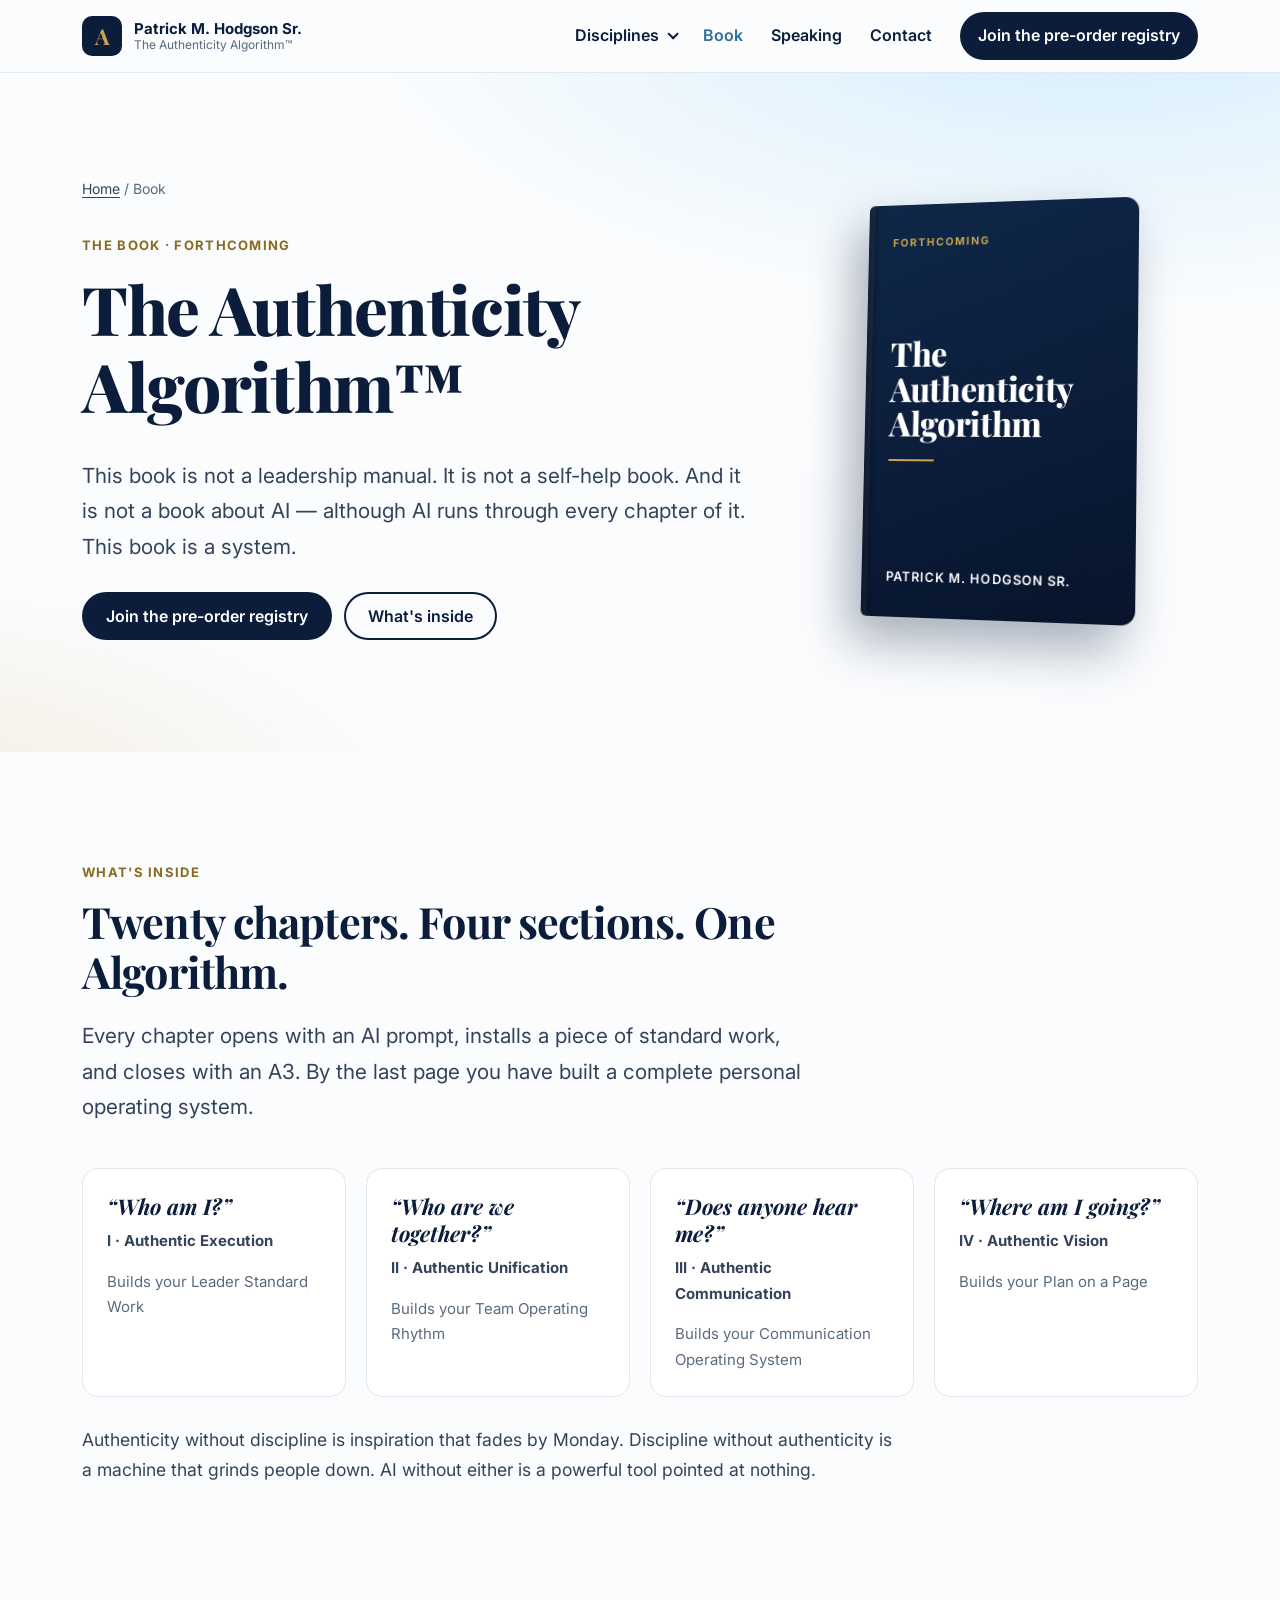
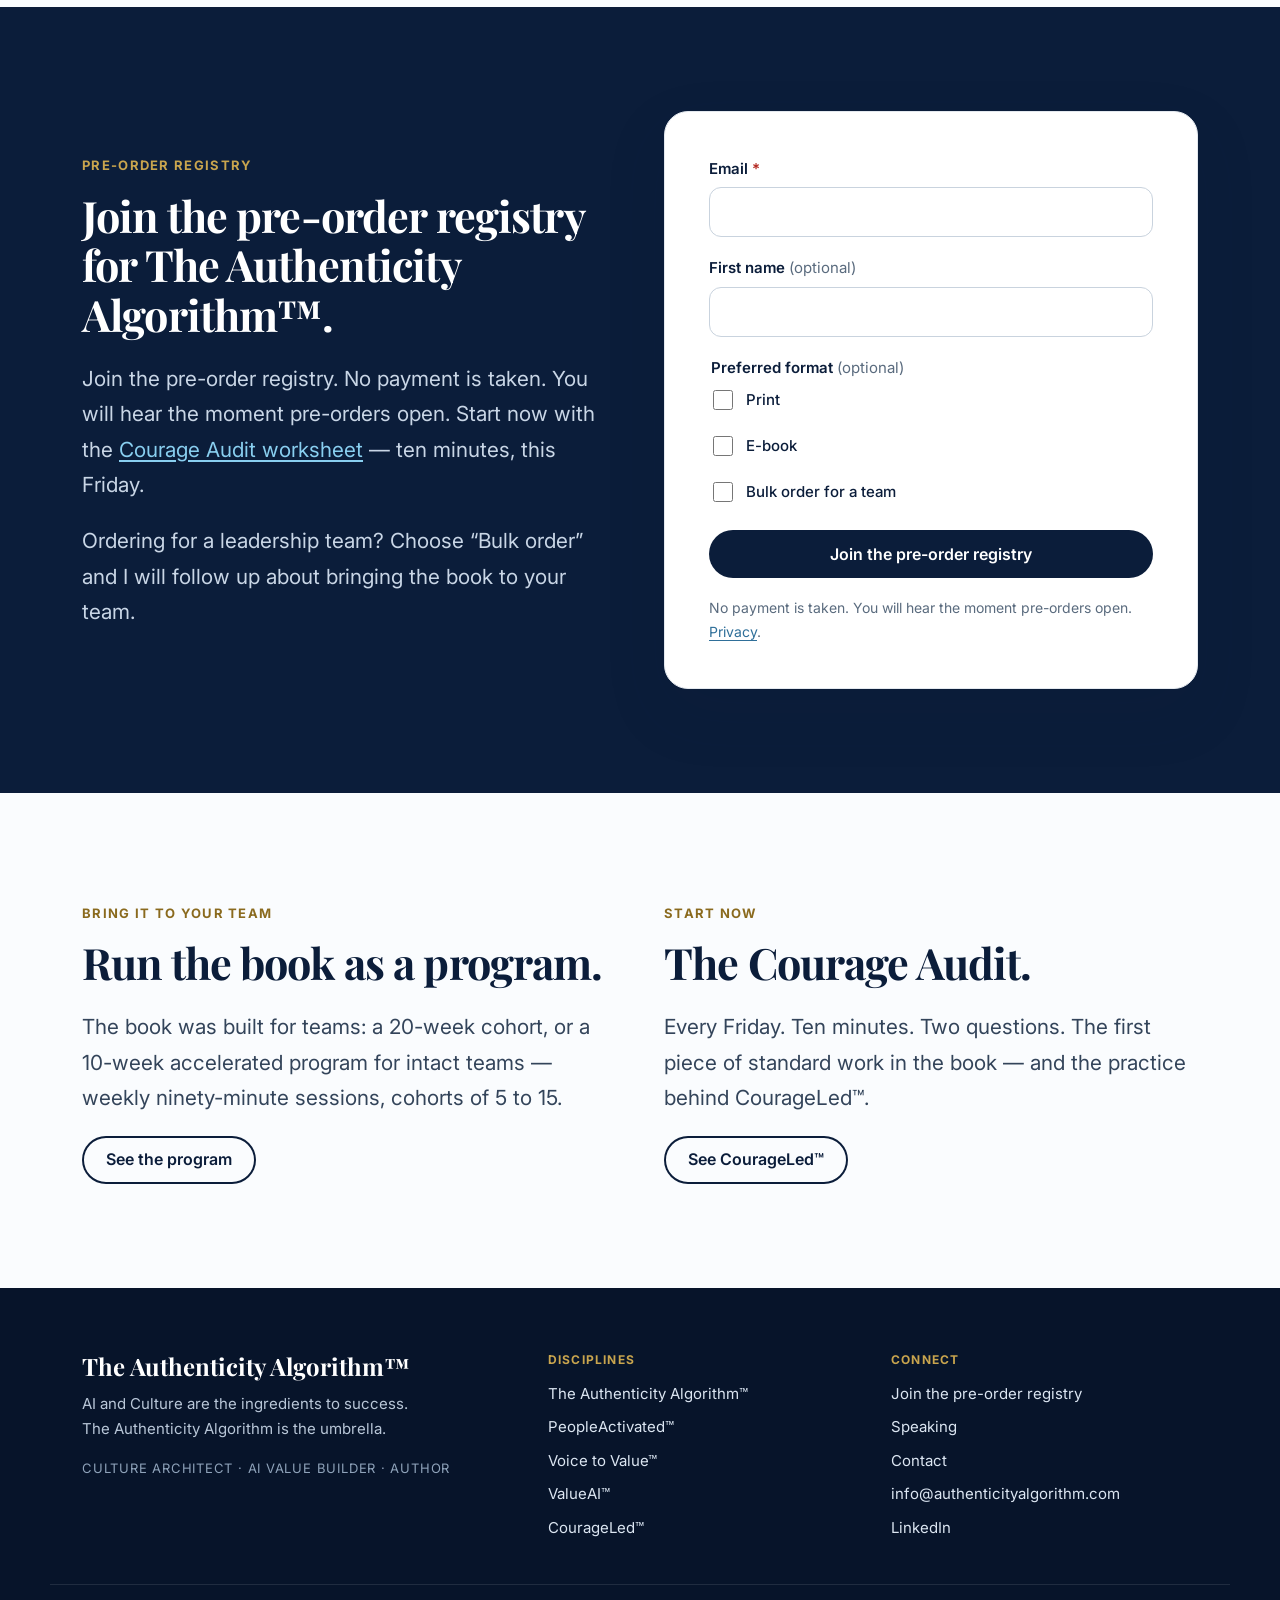
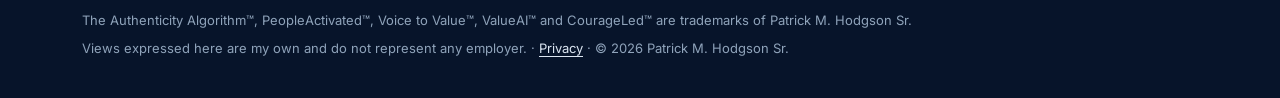
==== book/index.html @ 96646433 "Launch redesigned site: five discipline pages, book pre-order registry, speaking, contact, privacy B" ====
<!DOCTYPE html>
<html lang="en">
<head>
  <meta charset="UTF-8">
  <meta name="viewport" content="width=device-width, initial-scale=1.0">
  <title>The Book — Request a Pre-order — The Authenticity Algorithm™ | Patrick M. Hodgson Sr.</title>
  <meta name="description" content="The Authenticity Algorithm™ by Patrick M. Hodgson Sr. — a leader&#39;s operating system for the AI era. Join the pre-order registry and receive the Courage Audit worksheet.">
  <link rel="canonical" href="https://authenticityalgorithm.com/book/">
  
  <meta property="og:title" content="The Book — Request a Pre-order">
  <meta property="og:description" content="The Authenticity Algorithm™ by Patrick M. Hodgson Sr. — a leader&#39;s operating system for the AI era. Join the pre-order registry and receive the Courage Audit worksheet.">
  <meta property="og:url" content="https://authenticityalgorithm.com/book/">
  <meta property="og:type" content="website">
  <meta name="twitter:card" content="summary">
  <link rel="preconnect" href="https://fonts.googleapis.com">
  <link rel="preconnect" href="https://fonts.gstatic.com" crossorigin>
  <link href="https://fonts.googleapis.com/css2?family=Inter:wght@400;500;600;700&family=Playfair+Display:ital,wght@0,700;0,800;1,700&display=swap" rel="stylesheet">
  <link rel="stylesheet" href="/assets/site.css">
  <link rel="icon" href="data:image/svg+xml,<svg xmlns='http://www.w3.org/2000/svg' viewBox='0 0 64 64'><rect width='64' height='64' rx='14' fill='%230B1D3A'/><text x='32' y='43' font-family='Georgia,serif' font-size='30' font-weight='700' text-anchor='middle' fill='%23C9A54E'>A</text></svg>">
  <script type="application/ld+json">
  {"@context":"https://schema.org","@type":"Person","name":"Patrick M. Hodgson Sr.","jobTitle":"Director, SAP Digital Experience","description":"AI and Culture are the ingredients to success. Author of The Authenticity Algorithm.","url":"https://authenticityalgorithm.com","sameAs":["https://linkedin.com/in/phodgson"],"knowsAbout":["AI transformation","Culture transformation","Enterprise listening","Leadership development"]}
  </script>
</head>
<body class="">
  <a class="skip-link" href="#main">Skip to content</a>

  

  <header class="site-header">
    <nav class="nav container" aria-label="Primary">
      <a class="brand" href="/">
        <span class="brand-mark" aria-hidden="true">A</span>
        <span class="brand-text"><span class="brand-name">Patrick M. Hodgson Sr.</span><span class="brand-sub">The Authenticity Algorithm™</span></span>
      </a>
      <button class="nav-toggle" aria-expanded="false" aria-controls="nav-menu">
        <span class="sr-only">Menu</span><span class="nav-toggle-bar" aria-hidden="true"></span>
      </button>
      <ul class="nav-menu" id="nav-menu">
        <li class="has-sub">
          <details class="nav-details">
            <summary>Disciplines</summary>
            <ul class="sub-menu">
              <li><a href="/disciplines/"><strong>Overview</strong><span>All five disciplines</span></a></li>
              
              <li><a href="/disciplines/the-authenticity-algorithm/" style="--dot: #C9A54E"><strong>The Authenticity Algorithm™</strong><span>Leadership coaching, training and workshops</span></a></li>
              
              <li><a href="/disciplines/peopleactivated/" style="--dot: #4EA5C9"><strong>PeopleActivated™</strong><span>Culture transformation engagements</span></a></li>
              
              <li><a href="/disciplines/voice-to-value/" style="--dot: #5EC989"><strong>Voice to Value™</strong><span>Enterprise listening advisory</span></a></li>
              
              <li><a href="/disciplines/valueai/" style="--dot: #8A6ECF"><strong>ValueAI™</strong><span>AI value advisory</span></a></li>
              
              <li><a href="/disciplines/courageled/" style="--dot: #CF6E6E"><strong>CourageLed™</strong><span>Leadership development program</span></a></li>
              
            </ul>
          </details>
        </li>
        <li><a href="/book/" aria-current="page">Book</a></li>
        <li><a href="/speaking/">Speaking</a></li>
        <li><a href="/contact/">Contact</a></li>
        <li><a class="btn btn-small" href="/book/#registry">Join the pre-order registry</a></li>
      </ul>
    </nav>
  </header>

  <main id="main">
    
<section class="hero">
  <div class="container hero-grid">
    <div>
      <p class="breadcrumb"><a href="/">Home</a> / Book</p>
      <span class="eyebrow">The book · Forthcoming</span>
      <h1>The Authenticity Algorithm™</h1>
      <p class="lead">This book is not a leadership manual. It is not a self-help book. And it is not a book about AI — although AI runs through every chapter of it. This book is a system.</p>
      <div class="btn-row"><a class="btn" href="#registry">Join the pre-order registry</a><a class="btn btn-ghost" href="#inside">What's inside</a></div>
    </div>
    <div class="book" aria-hidden="true">
      <div class="book-cover">
        <span class="bc-top">Forthcoming</span>
        <div><div class="bc-title">The Authenticity Algorithm</div><div class="bc-rule"></div></div>
        <span class="bc-author">Patrick M. Hodgson Sr.</span>
      </div>
    </div>
  </div>
</section>

<section class="section" id="inside">
  <div class="container">
    <div class="section-head">
      <span class="eyebrow">What's inside</span>
      <h2>Twenty chapters. Four sections. One Algorithm.</h2>
      <p class="lead">Every chapter opens with an AI prompt, installs a piece of standard work, and closes with an A3. By the last page you have built a complete personal operating system.</p>
    </div>
    <div class="grid grid-4">
      <div class="stage reveal"><p class="q">“Who am I?”</p><p class="n">I · Authentic Execution</p><p class="b">Builds your Leader Standard Work</p></div>
      <div class="stage reveal"><p class="q">“Who are we together?”</p><p class="n">II · Authentic Unification</p><p class="b">Builds your Team Operating Rhythm</p></div>
      <div class="stage reveal"><p class="q">“Does anyone hear me?”</p><p class="n">III · Authentic Communication</p><p class="b">Builds your Communication Operating System</p></div>
      <div class="stage reveal"><p class="q">“Where am I going?”</p><p class="n">IV · Authentic Vision</p><p class="b">Builds your Plan on a Page</p></div>
    </div>
    <p class="model-close">Authenticity without discipline is inspiration that fades by Monday. Discipline without authenticity is a machine that grinds people down. AI without either is a powerful tool pointed at nothing.</p>
  </div>
</section>

<section class="section section-navy" id="registry">
  <div class="container grid grid-2" style="gap:48px; align-items:center">
    <div>
      <span class="eyebrow">Pre-order registry</span>
      <h2>Join the pre-order registry for The Authenticity Algorithm™.</h2>
      <p class="lead" style="color:#C9D6E6">Join the pre-order registry. No payment is taken. You will hear the moment pre-orders open. Start now with the <a href="/book/courage-audit/">Courage Audit worksheet</a> — ten minutes, this Friday.</p>
      <p class="lead" style="color:#C9D6E6">Ordering for a leadership team? Choose “Bulk order” and I will follow up about bringing the book to your team.</p>
    </div>
    <div class="registry-card">
<form class="form registry-form" action="https://formspree.io/f/xnjgywbg" method="post">
  <input type="hidden" name="_subject" value="Pre-order registry — authenticityalgorithm.com">
  <div class="form-row">
    <label for="reg-email">Email <span class="req" aria-hidden="true">*</span></label>
    <input id="reg-email" type="email" name="email_address" autocomplete="email" required>
  </div>
  
  <div class="form-row">
    <label for="reg-name">First name <span class="opt">(optional)</span></label>
    <input id="reg-name" type="text" name="fields[first_name]" autocomplete="given-name">
  </div>
  <fieldset class="form-row">
    <legend>Preferred format <span class="opt">(optional)</span></legend>
    <label class="check"><input type="checkbox" name="fields[format_print]" value="yes"> Print</label>
    <label class="check"><input type="checkbox" name="fields[format_ebook]" value="yes"> E-book</label>
    <label class="check"><input type="checkbox" name="fields[format_bulk]" value="yes"> Bulk order for a team</label>
  </fieldset>
  
  <button class="btn" type="submit">Join the pre-order registry</button>
  <p class="form-note">No payment is taken. You will hear the moment pre-orders open. <a href="/privacy/">Privacy</a>.</p>
</form>
</div>
  </div>
</section>

<section class="section">
  <div class="container grid grid-2" style="gap:48px">
    <div>
      <span class="eyebrow">Bring it to your team</span>
      <h2>Run the book as a program.</h2>
      <p class="lead">The book was built for teams: a 20-week cohort, or a 10-week accelerated program for intact teams — weekly ninety-minute sessions, cohorts of 5 to 15.</p>
      <a class="btn btn-ghost" href="/disciplines/the-authenticity-algorithm/">See the program</a>
    </div>
    <div>
      <span class="eyebrow">Start now</span>
      <h2>The Courage Audit.</h2>
      <p class="lead">Every Friday. Ten minutes. Two questions. The first piece of standard work in the book — and the practice behind CourageLed™.</p>
      <a class="btn btn-ghost" href="/disciplines/courageled/">See CourageLed™</a>
    </div>
  </div>
</section>

  </main>

  <footer class="site-footer">
    <div class="container footer-grid">
      <div>
        <p class="footer-brand">The Authenticity Algorithm™</p>
        <p class="footer-thesis">AI and Culture are the ingredients to success.<br>The Authenticity Algorithm is the umbrella.</p>
        <p class="footer-stack">Culture Architect · AI Value Builder · Author</p>
      </div>
      <div>
        <p class="footer-head">Disciplines</p>
        <ul><li><a href="/disciplines/the-authenticity-algorithm/">The Authenticity Algorithm™</a></li><li><a href="/disciplines/peopleactivated/">PeopleActivated™</a></li><li><a href="/disciplines/voice-to-value/">Voice to Value™</a></li><li><a href="/disciplines/valueai/">ValueAI™</a></li><li><a href="/disciplines/courageled/">CourageLed™</a></li></ul>
      </div>
      <div>
        <p class="footer-head">Connect</p>
        <ul>
          <li><a href="/book/#registry">Join the pre-order registry</a></li>
          <li><a href="/speaking/">Speaking</a></li>
          <li><a href="/contact/">Contact</a></li>
          <li><a href="mailto:info@authenticityalgorithm.com">info@authenticityalgorithm.com</a></li>
          <li><a href="https://linkedin.com/in/phodgson" rel="noopener">LinkedIn</a></li>
        </ul>
      </div>
    </div>
    <div class="container footer-legal">
      <p>The Authenticity Algorithm™, PeopleActivated™, Voice to Value™, ValueAI™ and CourageLed™ are trademarks of Patrick M. Hodgson Sr.</p>
      <p>Views expressed here are my own and do not represent any employer. · <a href="/privacy/">Privacy</a> · © 2026 Patrick M. Hodgson Sr.</p>
    </div>
  </footer>
  <script src="/assets/site.js" defer></script>
</body>
</html>
---- assets/site.css ----
/* The Authenticity Algorithm — site styles. Mobile-first, Pacific Palette, bright by default. */
:root {
  --navy: #0B1D3A;
  --ink: #0B1D3A;
  --ink-2: #33445A;
  --ink-3: #5A6B7E;
  --gold: #C9A54E;
  --gold-text: #8A6A1E;
  --sand: #F8F2E8;
  --morning: #FAFCFE;
  --sky: #EAF5FC;
  --sky-wash: #D4EDFC;
  --pacific: #89CFF0;
  --teal: #2F6F99;
  --line: #E3E8EE;
  --white: #FFFFFF;
  --mark: #C9A54E;
  --radius: 16px;
  --radius-lg: 24px;
  --shadow: 0 10px 30px rgba(11, 29, 58, 0.08);
  --shadow-lg: 0 24px 60px rgba(11, 29, 58, 0.14);
  --font-display: "Playfair Display", Georgia, serif;
  --font-body: "Inter", -apple-system, BlinkMacSystemFont, "Segoe UI", sans-serif;
  --ease: cubic-bezier(0.16, 1, 0.3, 1);
  --gutter: 16px;
}
@media (min-width: 720px) { :root { --gutter: 32px; } }

*, *::before, *::after { box-sizing: border-box; }
html { scroll-behavior: smooth; -webkit-text-size-adjust: 100%; }
body { margin: 0; font-family: var(--font-body); font-size: 18px; line-height: 1.7; color: var(--ink); background: var(--morning); -webkit-font-smoothing: antialiased; }
img { max-width: 100%; display: block; }
a { color: var(--teal); text-underline-offset: 3px; }
a:hover { color: var(--navy); }
:focus-visible { outline: 3px solid var(--teal); outline-offset: 3px; border-radius: 4px; }
h1, h2, h3 { font-family: var(--font-display); line-height: 1.15; letter-spacing: -0.02em; margin: 0 0 0.5em; color: var(--navy); }
h1 { font-size: clamp(2.3rem, 6vw, 4.2rem); font-weight: 800; }
h2 { font-size: clamp(1.8rem, 4vw, 2.7rem); font-weight: 700; }
h3 { font-size: clamp(1.25rem, 2.4vw, 1.55rem); font-weight: 700; }
p { margin: 0 0 1em; }
.container { width: 100%; max-width: 1180px; margin: 0 auto; padding: 0 var(--gutter); }
.narrow { max-width: 760px; }
.sr-only { position: absolute; width: 1px; height: 1px; overflow: hidden; clip: rect(0 0 0 0); white-space: nowrap; }
.skip-link { position: absolute; left: 12px; top: -60px; background: var(--navy); color: #fff; padding: 10px 16px; border-radius: 8px; z-index: 100; }
.skip-link:focus { top: 12px; }

/* Preview */
.preview-bar { background: #FFF6DB; color: #5B4410; font-size: 14px; line-height: 1.5; padding: 10px var(--gutter); text-align: center; border-bottom: 1px solid #EBD9A3; }
.draft-tag { display: inline-block; vertical-align: middle; font: 700 10px/1 var(--font-body); letter-spacing: 0.08em; text-transform: uppercase; color: #6B4E0E; background: #FCE9B2; border: 1px dashed #C9A54E; border-radius: 999px; padding: 4px 8px; margin: 0 6px; }

/* Buttons */
.btn { display: inline-flex; align-items: center; justify-content: center; gap: 8px; min-height: 48px; padding: 12px 24px; border: 0; border-radius: 999px; background: var(--navy); color: #fff; font: 600 16px/1.2 var(--font-body); text-decoration: none; cursor: pointer; transition: transform .25s var(--ease), box-shadow .25s var(--ease), background .25s; }
.btn:hover { color: #fff; transform: translateY(-2px); box-shadow: var(--shadow); background: #13305C; }
.btn[disabled] { background: #9AA6B4; cursor: not-allowed; transform: none; box-shadow: none; }
.btn-ghost { background: transparent; color: var(--navy); box-shadow: inset 0 0 0 2px var(--navy); }
.btn-ghost:hover { background: var(--navy); color: #fff; }
.btn-small { min-height: 44px; padding: 10px 18px; font-size: 15px; }
.btn-row { display: flex; flex-wrap: wrap; gap: 12px; margin-top: 28px; }

/* Header / nav */
.site-header { position: sticky; top: env(safe-area-inset-top, 0px); z-index: 50; background: rgba(250, 252, 254, 0.92); backdrop-filter: blur(12px); border-bottom: 1px solid var(--line); }
.nav { display: flex; align-items: center; justify-content: space-between; min-height: 72px; gap: 16px; }
.brand { display: flex; align-items: center; gap: 12px; text-decoration: none; color: var(--navy); }
.brand-mark { width: 40px; height: 40px; border-radius: 10px; background: var(--navy); color: var(--gold); display: grid; place-items: center; font: 700 22px/1 var(--font-display); flex: none; }
.brand-text { display: flex; flex-direction: column; line-height: 1.2; }
.brand-name { font-weight: 700; font-size: 15px; }
.brand-sub { font-size: 12px; color: var(--ink-3); }
.nav-toggle { display: inline-grid; place-items: center; width: 48px; height: 48px; border: 0; background: transparent; cursor: pointer; }
.nav-toggle-bar, .nav-toggle-bar::before, .nav-toggle-bar::after { display: block; width: 22px; height: 2px; background: var(--navy); position: relative; transition: transform .3s var(--ease); }
.nav-toggle-bar::before, .nav-toggle-bar::after { content: ""; position: absolute; left: 0; }
.nav-toggle-bar::before { top: -7px; } .nav-toggle-bar::after { top: 7px; }
.nav-toggle[aria-expanded="true"] .nav-toggle-bar { background: transparent; }
.nav-toggle[aria-expanded="true"] .nav-toggle-bar::before { transform: translateY(7px) rotate(45deg); }
.nav-toggle[aria-expanded="true"] .nav-toggle-bar::after { transform: translateY(-7px) rotate(-45deg); }
.nav-menu { list-style: none; margin: 0; padding: 12px var(--gutter) 24px; display: none; position: absolute; left: 0; right: 0; top: 100%; background: var(--morning); border-bottom: 1px solid var(--line); box-shadow: var(--shadow); max-height: calc(100vh - 72px); overflow-y: auto; }
.nav-menu.is-open { display: block; }
.nav-menu > li > a, .nav-details > summary { display: flex; align-items: center; min-height: 48px; color: var(--navy); font-weight: 600; font-size: 16px; text-decoration: none; cursor: pointer; }
.nav-menu > li > a[aria-current="page"], .nav-details > summary[aria-current] { color: var(--teal); }
.nav-menu > li > .btn { margin-top: 12px; color: #fff; }
.nav-details > summary { list-style: none; }
.nav-details > summary::-webkit-details-marker { display: none; }
.nav-details > summary::after { content: ""; width: 8px; height: 8px; margin-left: 8px; border-right: 2px solid currentColor; border-bottom: 2px solid currentColor; transform: rotate(45deg) translateY(-3px); transition: transform .2s; }
.nav-details[open] > summary::after { transform: rotate(-135deg) translateY(-2px); }
.sub-menu { list-style: none; margin: 0 0 8px; padding: 0 0 0 4px; }
.sub-menu a { display: block; padding: 10px 12px 10px 20px; border-radius: 10px; text-decoration: none; color: var(--navy); position: relative; }
.sub-menu a::before { content: ""; position: absolute; left: 6px; top: 18px; width: 8px; height: 8px; border-radius: 50%; background: var(--dot, var(--navy)); }
.sub-menu a strong { display: block; font-size: 15px; }
.sub-menu a span { display: block; font-size: 13px; color: var(--ink-3); }
.sub-menu a:hover, .sub-menu a[aria-current="page"] { background: var(--sky); }
@media (min-width: 1000px) {
  .nav-toggle { display: none; }
  .nav-menu { display: flex; position: static; padding: 0; background: none; border: 0; box-shadow: none; align-items: center; gap: 28px; max-height: none; overflow: visible; }
  .nav-menu > li > .btn { margin: 0; }
  .has-sub { position: relative; }
  .sub-menu { position: absolute; top: calc(100% + 10px); left: -16px; width: 340px; background: #fff; border: 1px solid var(--line); border-radius: var(--radius); box-shadow: var(--shadow-lg); padding: 10px; }
}

/* Sections */
.section { padding: 72px 0; }
@media (min-width: 900px) { .section { padding: 104px 0; } }
.section-sky { background: var(--sky); }
.section-sand { background: var(--sand); }
.section-navy { background: var(--navy); color: #E8EEF6; }
.section-navy h2, .section-navy h3 { color: #fff; }
.eyebrow { display: inline-block; font: 700 13px/1.4 var(--font-body); letter-spacing: 0.1em; text-transform: uppercase; color: var(--gold-text); margin-bottom: 16px; }
.section-navy .eyebrow { color: var(--gold); }
.lead { font-size: clamp(1.1rem, 2vw, 1.3rem); color: var(--ink-2); max-width: 720px; }
.section-head { max-width: 760px; margin-bottom: 44px; }

/* Hero */
.hero { padding: 64px 0 72px; background: radial-gradient(1200px 500px at 85% -10%, var(--sky-wash), transparent 60%), radial-gradient(900px 400px at -10% 110%, #F4ECDD, transparent 60%), var(--morning); overflow: hidden; }
@media (min-width: 900px) { .hero { padding: 104px 0 112px; } }
.hero-grid { display: grid; gap: 48px; align-items: center; }
@media (min-width: 960px) { .hero-grid { grid-template-columns: 1.25fr 0.75fr; } }
.hero h1 em { font-style: italic; color: var(--gold-text); }
.hero-stack { list-style: none; padding: 0; margin: 24px 0 0; display: flex; flex-wrap: wrap; gap: 8px; }
.hero-stack li { font: 600 13px/1 var(--font-body); letter-spacing: 0.06em; text-transform: uppercase; color: var(--ink-2); background: #fff; border: 1px solid var(--line); border-radius: 999px; padding: 10px 14px; }

/* Book visual (CSS cover) */
.book { perspective: 1400px; display: grid; place-items: center; }
.book-cover { width: min(280px, 72vw); aspect-ratio: 2 / 3; border-radius: 6px 14px 14px 6px; background: linear-gradient(160deg, #0F2748 0%, var(--navy) 55%, #07142A 100%); color: #fff; padding: 32px 26px; display: flex; flex-direction: column; justify-content: space-between; box-shadow: -14px 24px 50px rgba(11, 29, 58, 0.35), inset 6px 0 0 rgba(255,255,255,0.06); transform: rotateY(-14deg) rotateX(4deg); position: relative; }
.book-cover::before { content: ""; position: absolute; left: 0; top: 0; bottom: 0; width: 14px; background: linear-gradient(90deg, rgba(0,0,0,0.35), transparent); border-radius: 6px 0 0 6px; }
.book-cover .bc-top { font: 700 11px/1.4 var(--font-body); letter-spacing: 0.18em; text-transform: uppercase; color: var(--gold); }
.book-cover .bc-title { font: 800 34px/1.05 var(--font-display); letter-spacing: -0.01em; }
.book-cover .bc-sub { font-size: 13px; line-height: 1.5; color: #BFD0E4; margin-top: 12px; }
.book-cover .bc-rule { width: 48px; height: 2px; background: var(--gold); margin: 18px 0; }
.book-cover .bc-author { font: 600 13px/1.4 var(--font-body); letter-spacing: 0.08em; text-transform: uppercase; }

/* Cards / grids */
.grid { display: grid; gap: 20px; }
@media (min-width: 720px) { .grid-2 { grid-template-columns: repeat(2, 1fr); } .grid-3 { grid-template-columns: repeat(2, 1fr); } }
@media (min-width: 1040px) { .grid-3 { grid-template-columns: repeat(3, 1fr); } .grid-4 { grid-template-columns: repeat(4, 1fr); } }
@media (min-width: 720px) and (max-width: 1039px) { .grid-4 { grid-template-columns: repeat(2, 1fr); } }
.card { background: #fff; border: 1px solid var(--line); border-radius: var(--radius); padding: 28px; box-shadow: 0 1px 0 rgba(11,29,58,0.02); }
.card h3 { margin-bottom: 10px; }
.card p:last-child { margin-bottom: 0; }
.card-link { display: flex; flex-direction: column; text-decoration: none; color: inherit; transition: transform .3s var(--ease), box-shadow .3s var(--ease), border-color .3s; border-top: 4px solid var(--c, var(--gold)); }
.card-link:hover { transform: translateY(-4px); box-shadow: var(--shadow-lg); color: inherit; }
.card-link .card-layer { font: 700 12px/1.4 var(--font-body); letter-spacing: 0.1em; text-transform: uppercase; color: var(--ink-3); }
.card-link .card-service { color: var(--ink-2); font-weight: 600; }
.card-link .card-more { margin-top: auto; padding-top: 16px; font-weight: 600; color: var(--teal); }
.card-link .card-tagline { font-family: var(--font-display); font-style: italic; color: var(--ink-2); }

/* Mark pages */
.mark-hero { padding: 56px 0 64px; background: linear-gradient(180deg, color-mix(in srgb, var(--mark) 14%, var(--morning)) 0%, var(--morning) 100%); border-bottom: 1px solid var(--line); }
@media (min-width: 900px) { .mark-hero { padding: 88px 0 96px; } }
.breadcrumb { font-size: 14px; margin-bottom: 28px; color: var(--ink-3); }
.breadcrumb a { color: var(--ink-2); }
.mark-name { display: inline-flex; align-items: center; gap: 10px; font: 700 14px/1.4 var(--font-body); letter-spacing: 0.08em; text-transform: uppercase; color: var(--navy); margin-bottom: 18px; }
.mark-name::before { content: ""; width: 14px; height: 14px; border-radius: 50%; background: var(--mark); }
.mark-hero h1 { max-width: 900px; }
.mark-hero .hook { font-family: var(--font-display); font-style: italic; font-size: clamp(1.15rem, 2.2vw, 1.4rem); color: var(--ink-2); max-width: 760px; }
.pullquote { font-family: var(--font-display); font-size: clamp(1.4rem, 3vw, 2rem); line-height: 1.35; color: var(--navy); border-left: 4px solid var(--mark); padding-left: 24px; margin: 0 0 24px; max-width: 900px; }
.model { counter-reset: step; }
.model-part { position: relative; background: #fff; border: 1px solid var(--line); border-radius: var(--radius); padding: 28px 28px 28px 28px; border-top: 4px solid var(--mark); }
.model-steps .model-part::before { counter-increment: step; content: counter(step, decimal-leading-zero); display: block; font: 800 34px/1 var(--font-display); color: var(--mark); margin-bottom: 14px; }
.model-close { margin-top: 28px; font-size: 1.1rem; color: var(--ink-2); max-width: 820px; }
.channels { display: grid; gap: 14px; grid-template-columns: 1fr; }
@media (min-width: 600px) { .channels { grid-template-columns: repeat(2, 1fr); } }
@media (min-width: 900px) { .channels { grid-template-columns: repeat(4, 1fr); } }
.channel { background: #fff; border-radius: var(--radius); padding: 22px; border: 1px solid var(--line); }
.channel strong { display: block; font-family: var(--font-display); font-size: 1.3rem; color: var(--navy); }
.cycle { display: grid; gap: 14px; margin-top: 36px; }
@media (min-width: 900px) { .cycle { grid-template-columns: repeat(4, 1fr); } }
.cycle-step { background: var(--navy); color: #E8EEF6; border-radius: var(--radius); padding: 22px; position: relative; }
.cycle-step strong { display: block; color: #fff; font: 700 1.25rem/1.2 var(--font-display); margin-bottom: 6px; }
@media (min-width: 900px) { .cycle-step:not(:last-child)::after { content: "→"; position: absolute; right: -14px; top: 50%; transform: translateY(-50%); color: var(--mark); font-size: 22px; z-index: 1; } }
.questions .model-part h3 { font-size: clamp(1.3rem, 2.8vw, 1.8rem); }
.stage { background: #fff; border: 1px solid var(--line); border-radius: var(--radius); padding: 24px; }
.stage .q { font: italic 700 1.35rem/1.25 var(--font-display); color: var(--navy); margin-bottom: 8px; }
.stage .n { font-weight: 700; font-size: 15px; color: var(--ink-2); }
.stage .b { font-size: 15px; color: var(--ink-3); margin: 6px 0 0; }
.offering { display: flex; flex-direction: column; }
.offering .aud { margin-top: auto; padding-top: 14px; font-size: 14px; color: var(--ink-3); border-top: 1px dashed var(--line); }
.offering .scope { font: 700 12px/1.4 var(--font-body); letter-spacing: 0.08em; text-transform: uppercase; color: var(--gold-text); }
.stat { font: 800 clamp(2.4rem, 6vw, 3.6rem)/1 var(--font-display); color: var(--navy); }
.proof { display: grid; gap: 24px; align-items: center; }
@media (min-width: 900px) { .proof { grid-template-columns: auto 1fr; gap: 48px; } }
.faq details { background: #fff; border: 1px solid var(--line); border-radius: 12px; padding: 0 22px; margin-bottom: 12px; }
.faq summary { cursor: pointer; font-weight: 600; min-height: 56px; display: flex; align-items: center; }
.faq details p { padding-bottom: 18px; margin: 0; color: var(--ink-2); }
.cta-band { background: var(--navy); color: #E8EEF6; border-radius: var(--radius-lg); padding: clamp(32px, 6vw, 64px); display: grid; gap: 28px; align-items: center; }
@media (min-width: 900px) { .cta-band { grid-template-columns: 1.2fr 1fr; } }
.cta-band h2 { color: #fff; }
.cta-band .btn { background: var(--gold); color: var(--navy); }
.cta-band .btn:hover { background: #D8B868; color: var(--navy); }
.cta-band .btn-ghost { background: transparent; color: #fff; box-shadow: inset 0 0 0 2px rgba(255,255,255,0.6); }
.cta-band .btn-ghost:hover { background: #fff; color: var(--navy); }
.mark-nav { display: grid; gap: 12px; }
@media (min-width: 720px) { .mark-nav { grid-template-columns: 1fr 1fr; } }
.mark-nav a { display: block; padding: 20px 24px; border: 1px solid var(--line); border-radius: var(--radius); background: #fff; text-decoration: none; color: var(--navy); }
.mark-nav a span { display: block; font-size: 13px; color: var(--ink-3); text-transform: uppercase; letter-spacing: 0.08em; }
.mark-nav a strong { font-family: var(--font-display); font-size: 1.25rem; }
.mark-nav a.next { text-align: right; }

/* Forms */
.form { display: grid; gap: 18px; }
.form-grid { display: grid; gap: 18px; }
@media (min-width: 720px) { .form-grid { grid-template-columns: 1fr 1fr; } }
.form-row { display: grid; gap: 6px; border: 0; padding: 0; margin: 0; }
.form label, .form legend { font-weight: 600; font-size: 15px; color: var(--navy); }
.form .opt { font-weight: 400; color: var(--ink-3); }
.form .req { color: #B3261E; }
.form input[type="email"], .form input[type="text"], .form input:not([type]), .form select, .form textarea { width: 100%; min-height: 50px; padding: 12px 14px; font: 400 16px/1.4 var(--font-body); color: var(--ink); background: #fff; border: 1.5px solid #C9D3DE; border-radius: 12px; transition: border-color .2s, box-shadow .2s; }
.form textarea { min-height: 140px; resize: vertical; }
.form input:focus, .form select:focus, .form textarea:focus { outline: none; border-color: var(--teal); box-shadow: 0 0 0 4px rgba(47, 111, 153, 0.18); }
.form .check { display: flex; align-items: center; gap: 10px; font-weight: 500; min-height: 40px; }
.form .check input { width: 20px; height: 20px; accent-color: var(--navy); }
.form-note { font-size: 14px; color: var(--ink-3); margin: 0; }
.form-warning { font-size: 14px; margin: 0; color: #7A4D00; background: #FFF4D6; border: 1px solid #EFD48A; border-radius: 10px; padding: 10px 12px; }
.section-navy .form-note { color: #B9C7D8; }
.inline-form { grid-template-columns: 1fr; }
@media (min-width: 600px) { .inline-form { grid-template-columns: 1fr auto; } .inline-form .form-warning { grid-column: 1 / -1; } }
.registry-card { background: #fff; border-radius: var(--radius-lg); padding: clamp(24px, 5vw, 44px); box-shadow: var(--shadow-lg); border: 1px solid var(--line); color: var(--ink); }

/* Footer */
.site-footer { background: #07142A; color: #B9C7D8; padding: 64px 0 32px; font-size: 15px; }
.site-footer a { color: #DCE6F2; text-decoration: none; }
.site-footer a:hover { color: #fff; text-decoration: underline; }
.footer-grid { display: grid; gap: 36px; }
@media (min-width: 900px) { .footer-grid { grid-template-columns: 1.4fr 1fr 1fr; } }
.footer-grid ul { list-style: none; margin: 0; padding: 0; display: grid; gap: 8px; }
.footer-brand { font: 700 1.5rem/1.2 var(--font-display); color: #fff; margin-bottom: 10px; }
.footer-head { font: 700 12px/1.4 var(--font-body); letter-spacing: 0.1em; text-transform: uppercase; color: var(--gold); }
.footer-stack { font-size: 13px; letter-spacing: 0.06em; text-transform: uppercase; color: #8FA3BA; }
.footer-legal { margin-top: 44px; padding-top: 24px; border-top: 1px solid rgba(255,255,255,0.1); font-size: 13px; color: #8FA3BA; }
.footer-legal p { margin: 0 0 6px; }

/* Prose pages */
.prose h2 { font-size: 1.6rem; margin-top: 1.8em; }
.prose ul { padding-left: 1.2em; }
.prose li { margin-bottom: 0.4em; }

/* Reveal motion (progressive enhancement) */
@media (prefers-reduced-motion: reduce) {
  html { scroll-behavior: auto; }
  .book-cover { transform: none; }
  *, *::before, *::after { transition-duration: 0.01ms !important; animation-duration: 0.01ms !important; }
}
@media print { .site-header, .site-footer, .preview-bar, .btn { display: none !important; } body { background: #fff; } }
.h1-service { display: block; font-size: 0.55em; font-weight: 700; color: var(--ink-2); margin-top: 0.2em; letter-spacing: -0.01em; }

/* Accessibility fixes from axe (contrast on navy; inline links underlined) */
.cta-band .eyebrow, .card-navy .eyebrow { color: var(--gold); }
.card-navy { background: var(--navy); color: #E8EEF6; border-color: var(--navy); }
.card-navy h3 { color: #fff; }
.registry-card .form-note { color: var(--ink-3); }
.form-note a, .footer-legal a, .prose a, .lead a { text-decoration: underline; }
.section-navy .lead a { color: var(--pacific); }
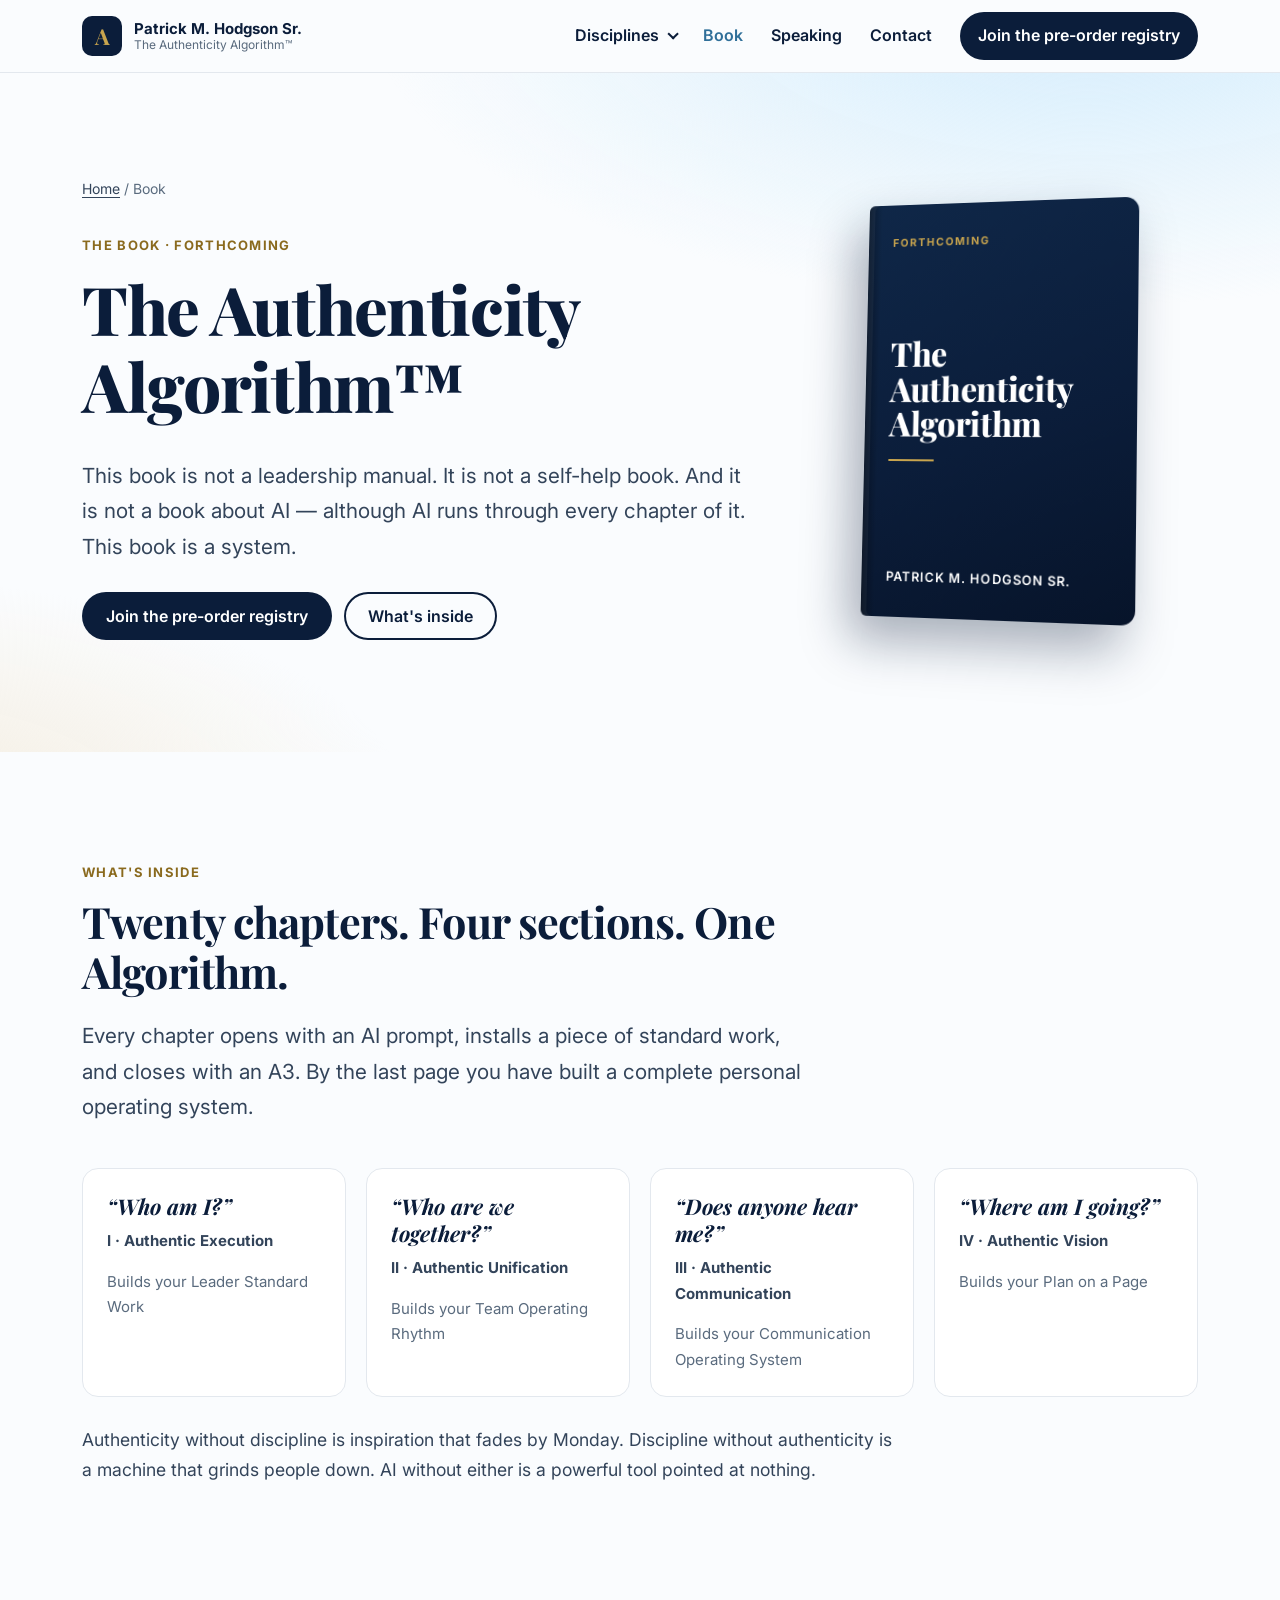
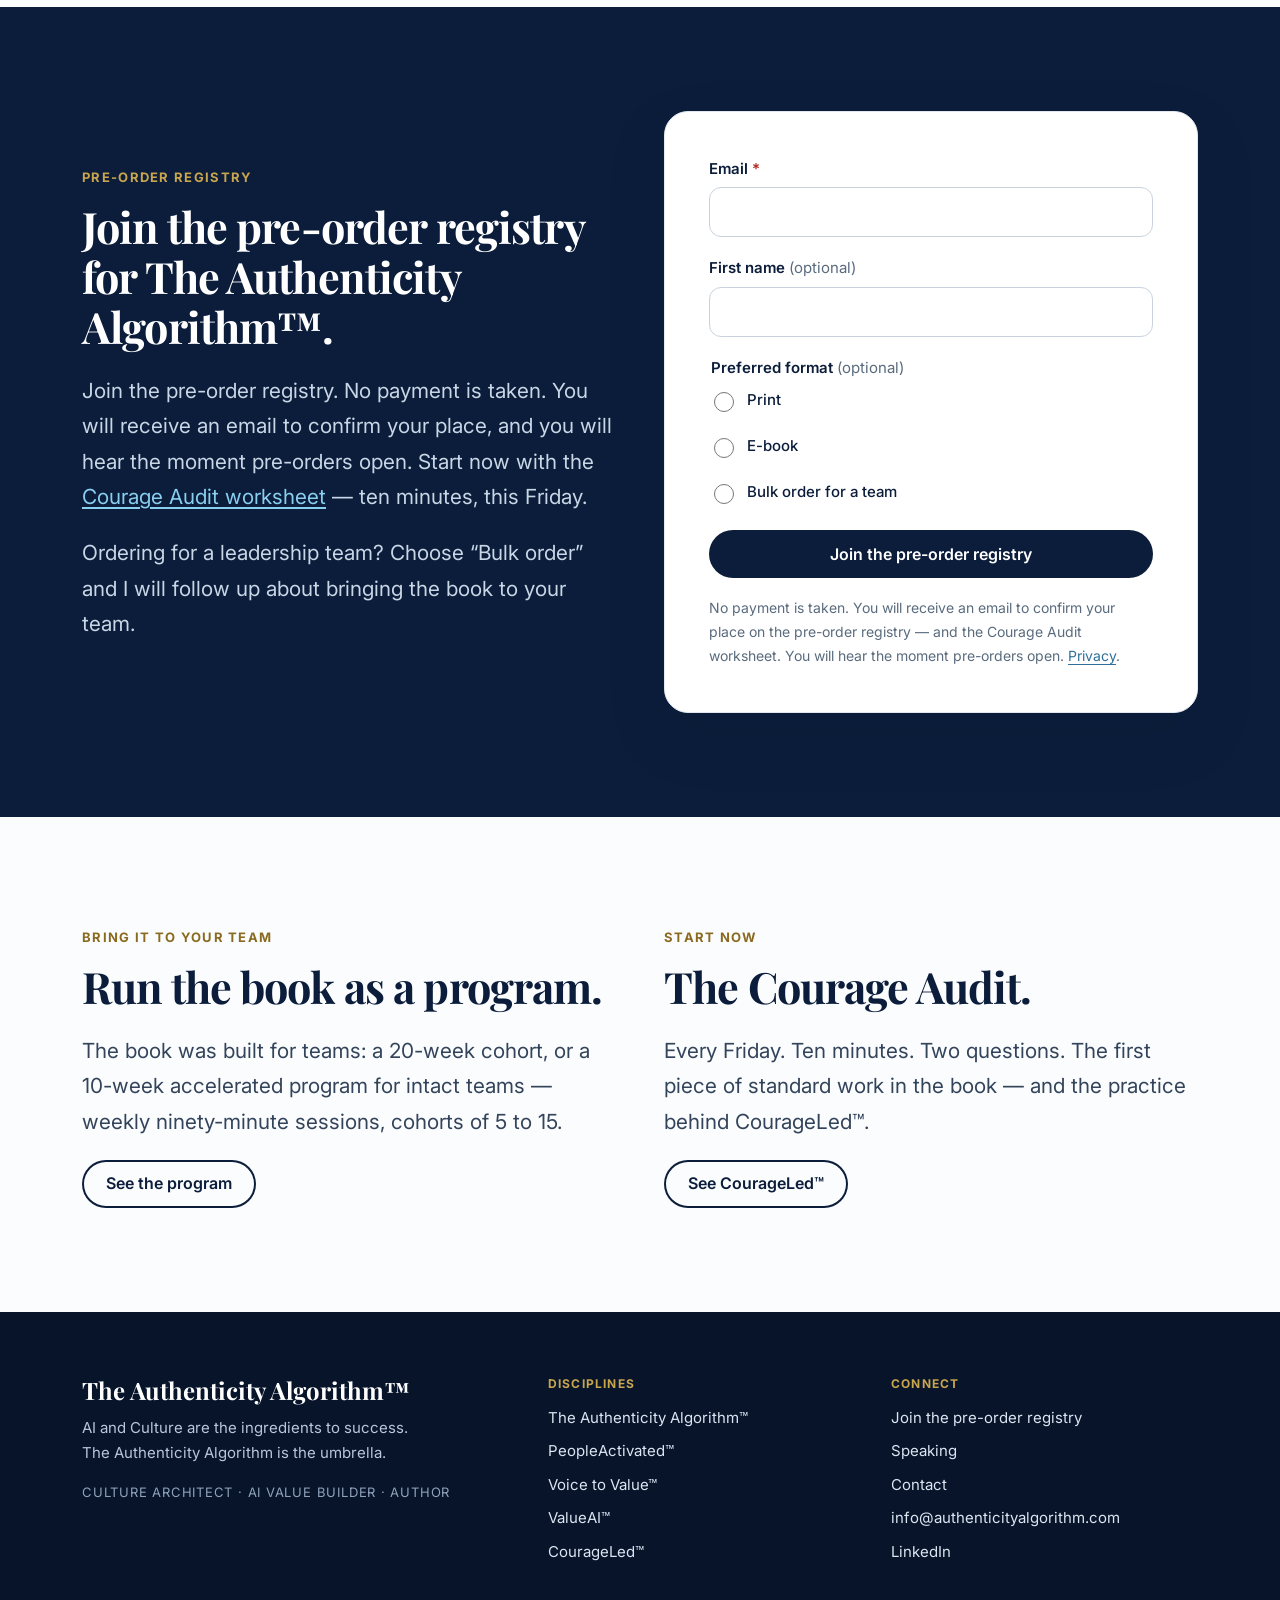
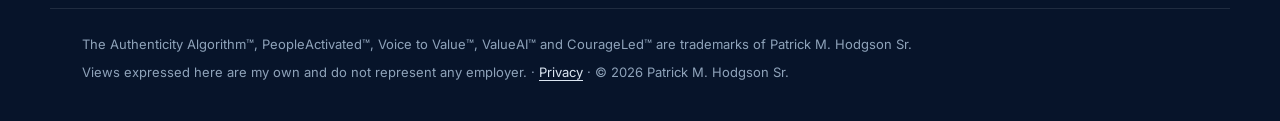
==== commit 72df7ece: "Connect Kit forms: pre-order registry (9928878) and The Monday Algorithm (9928905) Forms post to Kit" ====
--- a/book/index.html
+++ b/book/index.html
@@ -106,12 +106,12 @@
     <div>
       <span class="eyebrow">Pre-order registry</span>
       <h2>Join the pre-order registry for The Authenticity Algorithm™.</h2>
-      <p class="lead" style="color:#C9D6E6">Join the pre-order registry. No payment is taken. You will hear the moment pre-orders open. Start now with the <a href="/book/courage-audit/">Courage Audit worksheet</a> — ten minutes, this Friday.</p>
+      <p class="lead" style="color:#C9D6E6">Join the pre-order registry. No payment is taken. You will receive an email to confirm your place, and you will hear the moment pre-orders open. Start now with the <a href="/book/courage-audit/">Courage Audit worksheet</a> — ten minutes, this Friday.</p>
       <p class="lead" style="color:#C9D6E6">Ordering for a leadership team? Choose “Bulk order” and I will follow up about bringing the book to your team.</p>
     </div>
     <div class="registry-card">
-<form class="form registry-form" action="https://formspree.io/f/xnjgywbg" method="post">
-  <input type="hidden" name="_subject" value="Pre-order registry — authenticityalgorithm.com">
+<form class="form registry-form" action="https://app.kit.com/forms/9928878/subscriptions" method="post" data-kit="registry">
+  
   <div class="form-row">
     <label for="reg-email">Email <span class="req" aria-hidden="true">*</span></label>
     <input id="reg-email" type="email" name="email_address" autocomplete="email" required>
@@ -123,13 +123,14 @@
   </div>
   <fieldset class="form-row">
     <legend>Preferred format <span class="opt">(optional)</span></legend>
-    <label class="check"><input type="checkbox" name="fields[format_print]" value="yes"> Print</label>
-    <label class="check"><input type="checkbox" name="fields[format_ebook]" value="yes"> E-book</label>
-    <label class="check"><input type="checkbox" name="fields[format_bulk]" value="yes"> Bulk order for a team</label>
+    <label class="check"><input type="radio" name="fields[preferred_format]" value="Print"> Print</label>
+    <label class="check"><input type="radio" name="fields[preferred_format]" value="E-book"> E-book</label>
+    <label class="check"><input type="radio" name="fields[preferred_format]" value="Bulk order for a team"> Bulk order for a team</label>
   </fieldset>
   
   <button class="btn" type="submit">Join the pre-order registry</button>
-  <p class="form-note">No payment is taken. You will hear the moment pre-orders open. <a href="/privacy/">Privacy</a>.</p>
+  <p class="form-success" role="status" aria-live="polite" hidden>Check your email to confirm your place on the pre-order registry.</p>
+  <p class="form-note">No payment is taken. You will receive an email to confirm your place on the pre-order registry — and the Courage Audit worksheet. You will hear the moment pre-orders open. <a href="/privacy/">Privacy</a>.</p>
 </form>
 </div>
   </div>
--- a/assets/site.css
+++ b/assets/site.css
@@ -247,3 +247,5 @@
 .registry-card .form-note { color: var(--ink-3); }
 .form-note a, .footer-legal a, .prose a, .lead a { text-decoration: underline; }
 .section-navy .lead a { color: var(--pacific); }
+.form-success { margin: 0; font-weight: 600; color: #1D5C3A; background: #E6F4EC; border: 1px solid #A8D5B9; border-radius: 10px; padding: 12px 14px; grid-column: 1 / -1; }
+.section-navy .form-success { color: #1D5C3A; }
